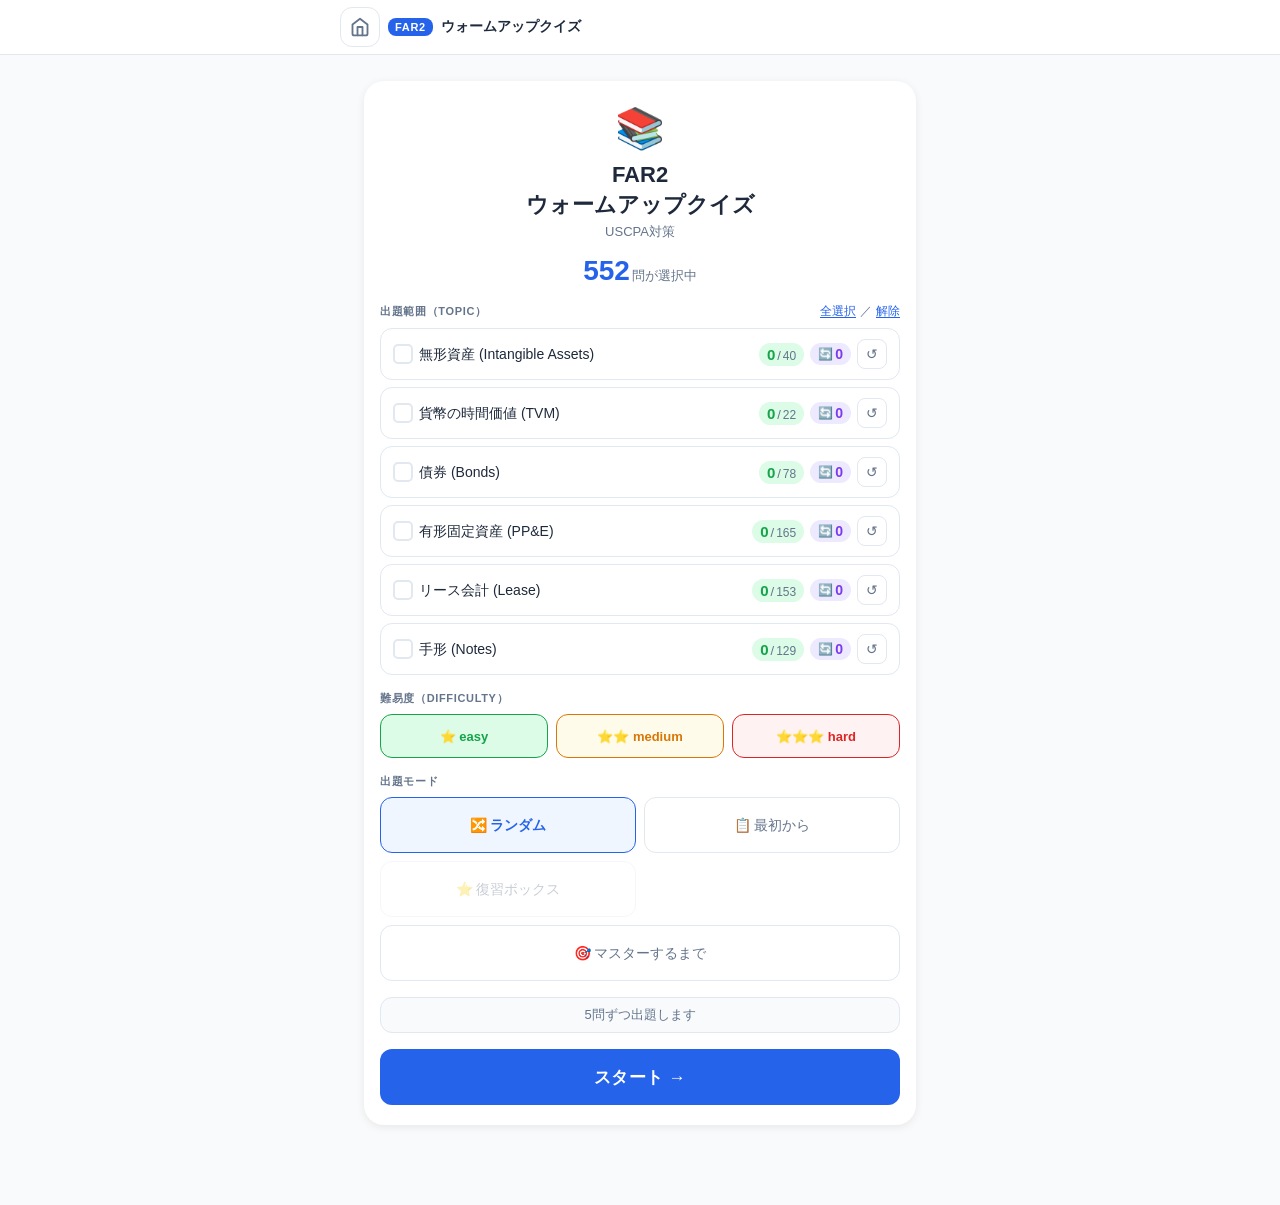
==== index.html @ 3f05488b "Add files via upload" ====
<!DOCTYPE html>
<html lang="ja">
<head>
  <meta charset="UTF-8">
  <meta name="viewport" content="width=device-width, initial-scale=1.0, maximum-scale=1.0, user-scalable=no">
  <meta name="apple-mobile-web-app-capable" content="yes">
  <title>FAR2ウォームアップクイズ</title>
  <link rel="stylesheet" href="style.css">
</head>
<body>

<!-- ヘッダー -->
<header class="header">
  <div class="header-inner">
    <div class="header-left">
      <button class="home-btn" onclick="goHome()" title="ホーム">
        <svg width="20" height="20" viewBox="0 0 24 24" fill="none" stroke="currentColor"
             stroke-width="2.2" stroke-linecap="round" stroke-linejoin="round">
          <path d="M3 9l9-7 9 7v11a2 2 0 0 1-2 2H5a2 2 0 0 1-2-2z"/>
          <polyline points="9 22 9 12 15 12 15 22"/>
        </svg>
      </button>
      <span class="brand-badge">FAR2</span>
      <span class="brand-name">ウォームアップクイズ</span>
    </div>
    <div class="header-score hidden" id="headerScore">
      <span class="score-label">正解</span>
      <span id="scoreCorrect">0</span>
      <span class="score-sep">/</span>
      <span id="scoreTotal">0</span>
    </div>
  </div>
</header>

<main class="main">

  <!-- ══ スタート画面 ══ -->
  <div class="screen" id="screenStart">
    <div class="start-card">
      <div class="start-icon">📚</div>
      <h1 class="start-title">FAR2<br>ウォームアップクイズ</h1>
      <p class="start-sub">USCPA対策</p>

      <div class="count-badge">
        <span id="selectedCount">0</span>問が選択中
      </div>

      <!-- 出題範囲 -->
      <section class="section">
        <div class="section-header">
          <span class="section-title">出題範囲（Topic）</span>
          <div class="section-actions">
            <button class="link-btn" onclick="checkAll(true)">全選択</button>
            <span class="link-sep">／</span>
            <button class="link-btn" onclick="checkAll(false)">解除</button>
          </div>
        </div>
        <div id="topicList"></div>
      </section>

      <!-- 難易度フィルタ -->
      <section class="section">
        <div class="section-title">難易度（Difficulty）</div>
        <div id="difficultyFilter" class="diff-filter"></div>
      </section>

      <!-- 出題モード -->
      <section class="section">
        <div class="section-title">出題モード</div>
        <div class="mode-grid">
          <button class="mode-btn active" data-mode="random">🔀 ランダム</button>
          <button class="mode-btn" data-mode="sequential">📋 最初から</button>
          <button class="mode-btn mode-review" data-mode="review" id="btnReview" disabled>⭐ 復習ボックス</button>
          <button class="mode-btn mode-master" data-mode="master">🎯 マスターするまで</button>
        </div>
      </section>

      <div class="fixed-count-info">5問ずつ出題します</div>

      <div class="banner banner-review hidden" id="reviewBanner">
        <span>⭐</span><span id="reviewText">復習ボックスに0問あります</span>
      </div>

      <button class="btn-start" id="btnStart" onclick="startQuiz()">スタート →</button>
    </div>
  </div>

  <!-- ══ クイズ画面 ══ -->
  <div class="screen hidden" id="screenQuiz">

    <div class="progress-area">
      <div class="progress-top">
        <span class="q-num" id="qNum">Q1</span>
        <span class="mode-tag" id="modeTag">ランダム</span>
        <span class="progress-text" id="progressText">1 / 5</span>
      </div>
      <div class="progress-bar">
        <div class="progress-fill" id="progressFill"></div>
      </div>
    </div>

    <div class="q-meta">
      <span class="tag tag-cat" id="tagCat">vocab</span>
      <span class="tag tag-topic" id="tagTopic">Topic</span>
      <span class="tag tag-diff" id="tagDiff" style="display:none"></span>
      <span class="topic-progress-badge" id="topicProgressBadge"></span>
    </div>

    <div class="q-card" id="qCard">
      <div class="q-card-top">
        <p class="q-text" id="qText">問題文</p>
        <button class="tts-btn" id="ttsBtn" onclick="speak()" title="読み上げ">
          <svg width="18" height="18" viewBox="0 0 24 24" fill="none" stroke="currentColor"
               stroke-width="2.2" stroke-linecap="round" stroke-linejoin="round">
            <polygon points="11 5 6 9 2 9 2 15 6 15 11 19 11 5"/>
            <path d="M19.07 4.93a10 10 0 0 1 0 14.14"/>
            <path d="M15.54 8.46a5 5 0 0 1 0 7.07"/>
          </svg>
        </button>
      </div>
      <label class="review-label">
        <input type="checkbox" id="reviewCb" onchange="onReviewCbChange()">
        <span>⭐ 復習ボックスに追加</span>
      </label>
    </div>

    <div class="choices" id="choices"></div>

    <button class="btn-skip hidden" id="btnSkip" onclick="skipQuestion()">スキップ →</button>

    <div class="explanation hidden" id="explanation">
      <div class="expl-header">
        <span class="result-icon" id="resultIcon">✓</span>
        <span class="result-label" id="resultLabel">正解！</span>
        <button class="tts-btn expl-tts-btn" id="explTtsBtn" onclick="speakExplanation()" title="解説を読み上げ">
          <svg width="16" height="16" viewBox="0 0 24 24" fill="none" stroke="currentColor"
               stroke-width="2.2" stroke-linecap="round" stroke-linejoin="round">
            <polygon points="11 5 6 9 2 9 2 15 6 15 11 19 11 5"/>
            <path d="M19.07 4.93a10 10 0 0 1 0 14.14"/>
            <path d="M15.54 8.46a5 5 0 0 1 0 7.07"/>
          </svg>
        </button>
      </div>
      <p class="expl-text" id="explText"></p>
      <p class="master-info hidden" id="masterInfo"></p>
      <button class="btn-next" onclick="nextQuestion()">次の問題 →</button>
    </div>

  </div>

  <!-- ══ 結果画面 ══ -->
  <div class="screen hidden" id="screenResult">
    <div class="result-card">
      <div class="result-emoji" id="resultEmoji">🎉</div>
      <h2 class="result-title" id="resultTitle">クイズ完了！</h2>
      <div class="result-score">
        <span class="result-big" id="finalCorrect">0</span>
        <span class="result-slash">/</span>
        <span class="result-denom" id="finalTotal">0</span>
      </div>
      <p class="result-pct" id="resultPct">正答率 0%</p>
      <p class="result-msg" id="resultMsg"></p>
      <div class="result-review-info hidden" id="resultReviewInfo">
        ⭐ <span id="resultReviewCount"></span>
      </div>
      <div class="result-btns" id="resultBtns"></div>
    </div>
  </div>

</main>

<script src="questions.js"></script>
<script src="app.js"></script>
</body>
</html>
---- style.css ----
/* ============================================================
   USCPA Quiz App v14 — style.css
   ============================================================ */

*, *::before, *::after { box-sizing: border-box; margin: 0; padding: 0; }

:root {
  --blue:       #2563EB;
  --blue-d:     #1D4ED8;
  --blue-l:     #EFF6FF;
  --blue-m:     #DBEAFE;
  --green:      #16A34A;
  --green-bg:   #F0FDF4;
  --green-l:    #DCFCE7;
  --red:        #DC2626;
  --red-bg:     #FEF2F2;
  --amber:      #D97706;
  --amber-bg:   #FFFBEB;
  --amber-bd:   #FCD34D;
  --purple:     #7C3AED;
  --purple-bg:  #F5F3FF;
  --purple-l:   #EDE9FE;
  --gray-bg:    #F8FAFC;
  --gray-bd:    #E2E8F0;
  --gray-text:  #64748B;
  --text:       #1E293B;
  --white:      #FFFFFF;
  --orange-bg:  #FFF7ED;
  --orange-bd:  #FED7AA;
  --orange-t:   #92400E;

  --r-sm:   8px;
  --r-md:   12px;
  --r-lg:   16px;
  --r-xl:   20px;
  --r-full: 9999px;
  --shadow:    0 2px 8px rgba(0,0,0,.08);
  --shadow-lg: 0 6px 20px rgba(0,0,0,.10);
  --font: 'Hiragino Kaku Gothic ProN','Hiragino Sans','Noto Sans JP',sans-serif;
  --tap: 56px;
}

body {
  font-family: var(--font);
  font-size: 16px;
  color: var(--text);
  background: var(--gray-bg);
  min-height: 100dvh;
  overflow-x: hidden;
  -webkit-tap-highlight-color: transparent;
}

/* ── ヘッダー ── */
.header {
  background: var(--white);
  border-bottom: 1px solid var(--gray-bd);
  position: sticky; top: 0; z-index: 100; padding: 0 12px;
}
.header-inner {
  max-width: 600px; margin: 0 auto; height: 54px;
  display: flex; align-items: center; justify-content: space-between;
}
.header-left { display: flex; align-items: center; gap: 8px; min-width: 0; }
.home-btn {
  flex-shrink: 0; width: 40px; height: 40px;
  border: 1.5px solid var(--gray-bd); border-radius: var(--r-md);
  background: var(--white); color: var(--gray-text);
  cursor: pointer; display: flex; align-items: center; justify-content: center; transition: all .15s;
}
.home-btn:active { background: var(--blue-l); border-color: var(--blue); color: var(--blue); transform: scale(.95); }
.brand-badge {
  background: var(--blue); color: #fff;
  font-size: 11px; font-weight: 700; letter-spacing: .06em;
  padding: 3px 7px; border-radius: var(--r-sm); flex-shrink: 0;
}
.brand-name { font-size: 14px; font-weight: 600; white-space: nowrap; }
.header-score {
  display: flex; align-items: baseline; gap: 2px;
  background: var(--blue-l); padding: 5px 12px;
  border-radius: var(--r-full); font-size: 14px; flex-shrink: 0;
}
.score-label { font-size: 11px; color: var(--blue); font-weight: 600; margin-right: 3px; }
.header-score span:not(.score-label):not(.score-sep) { font-weight: 700; color: var(--blue); }
.score-sep { color: var(--gray-text); margin: 0 1px; }

/* ── メイン ── */
.main { max-width: 600px; margin: 0 auto; padding: 12px 14px 80px; }
.screen { display: block; }
.screen.hidden { display: none !important; }

/* ── スタートカード ── */
.start-card {
  background: var(--white); border-radius: var(--r-xl);
  padding: 24px 16px 20px; margin-top: 10px; box-shadow: var(--shadow);
}
.start-icon { font-size: 40px; text-align: center; display: block; margin-bottom: 8px; }
.start-title { font-size: 22px; font-weight: 700; text-align: center; line-height: 1.35; margin-bottom: 4px; }
.start-sub { font-size: 13px; color: var(--gray-text); text-align: center; margin-bottom: 14px; }
.count-badge { text-align: center; margin-bottom: 16px; font-size: 13px; color: var(--gray-text); }
.count-badge span { font-size: 28px; font-weight: 700; color: var(--blue); margin-right: 2px; }

/* セクション */
.section { margin-bottom: 16px; }
.section-header {
  display: flex; align-items: center;
  justify-content: space-between; margin-bottom: 8px;
}
.section-title {
  font-size: 11px; font-weight: 700; letter-spacing: .06em; text-transform: uppercase;
  color: var(--gray-text); margin-bottom: 8px; display: block;
}
.section-header .section-title { margin-bottom: 0; }
.section-actions { display: flex; align-items: center; gap: 4px; }
.link-btn {
  background: none; border: none; color: var(--blue);
  font-size: 12px; font-family: var(--font); cursor: pointer;
  text-decoration: underline; text-underline-offset: 2px;
}
.link-sep { font-size: 12px; color: var(--gray-text); }

/* ── トピックアイテム ── */
.topic-item {
  display: flex; align-items: center; gap: 6px;
  padding: 10px 12px; border: 1.5px solid var(--gray-bd);
  border-radius: var(--r-md); background: var(--white);
  cursor: pointer; min-height: 52px; margin-bottom: 7px; transition: all .15s;
}
.topic-item:last-child { margin-bottom: 0; }
.topic-item.checked { border-color: var(--blue); background: var(--blue-l); }
.topic-item:active { transform: scale(.99); }

.topic-cb {
  appearance: none; -webkit-appearance: none;
  width: 20px; height: 20px; min-width: 20px;
  border: 2px solid var(--gray-bd); border-radius: 5px;
  background: var(--white); cursor: pointer;
  position: relative; flex-shrink: 0; transition: all .15s;
}
.topic-cb:checked { background: var(--blue); border-color: var(--blue); }
.topic-cb:checked::after {
  content: ''; position: absolute;
  top: 2px; left: 5px; width: 6px; height: 10px;
  border: 2px solid #fff; border-top: none; border-left: none; transform: rotate(45deg);
}
.topic-name { flex: 1; font-size: 14px; font-weight: 500; line-height: 1.3; min-width: 0; }
.topic-item.checked .topic-name { color: var(--blue-d); font-weight: 600; }

.topic-mastery {
  display: flex; align-items: baseline; gap: 2px; flex-shrink: 0;
  font-size: 13px; font-weight: 600; padding: 3px 8px;
  border-radius: var(--r-full); background: var(--green-l); color: var(--green); white-space: nowrap;
}
.mastery-correct { font-size: 15px; font-weight: 700; }
.mastery-sep     { color: var(--gray-text); font-weight: 400; }
.mastery-total   { font-size: 12px; color: var(--gray-text); font-weight: 400; }

.topic-laps {
  flex-shrink: 0; font-size: 12px; font-weight: 600;
  color: var(--purple); background: var(--purple-l);
  padding: 3px 8px; border-radius: var(--r-full);
  white-space: nowrap; display: flex; align-items: center; gap: 2px;
}
.laps-count { font-size: 14px; font-weight: 700; }

.btn-reset-topic {
  flex-shrink: 0; width: 30px; height: 30px;
  border: 1.5px solid var(--gray-bd); border-radius: var(--r-sm);
  background: var(--white); color: var(--gray-text);
  font-size: 14px; cursor: pointer;
  display: flex; align-items: center; justify-content: center; transition: all .15s; line-height: 1;
}
.btn-reset-topic:hover  { border-color: var(--red); color: var(--red); }
.btn-reset-topic:active { background: var(--red-bg); border-color: var(--red); color: var(--red); transform: scale(.92) rotate(-30deg); }

/* ── 難易度フィルタ ── */
.diff-filter { display: flex; gap: 8px; }
.diff-btn {
  flex: 1; min-height: 44px;
  border: 1.5px solid var(--gray-bd); border-radius: var(--r-md);
  background: var(--white); color: var(--gray-text);
  font-size: 13px; font-weight: 600; font-family: var(--font);
  cursor: pointer; transition: all .15s; text-align: center; opacity: .5;
}
.diff-btn.active { opacity: 1; }
.diff-btn:active { transform: scale(.97); }
.diff-green        { border-color: var(--green); color: var(--green); }
.diff-green.active { background: var(--green-l); }
.diff-amber        { border-color: var(--amber); color: var(--amber); }
.diff-amber.active { background: var(--amber-bg); }
.diff-red          { border-color: var(--red); color: var(--red); }
.diff-red.active   { background: var(--red-bg); }

/* クイズ画面の難易度タグ */
.tag-diff-easy   { background: var(--green-l);  color: var(--green); }
.tag-diff-medium { background: var(--amber-bg); color: var(--amber); }
.tag-diff-hard   { background: var(--red-bg);   color: var(--red);   }

/* ── モードグリッド ── */
.mode-grid { display: grid; grid-template-columns: 1fr 1fr; gap: 8px; }
.mode-btn.mode-master { grid-column: 1 / -1; }
.mode-btn {
  padding: 10px 8px; min-height: var(--tap);
  border: 1.5px solid var(--gray-bd); border-radius: var(--r-md);
  background: var(--white); color: var(--gray-text);
  font-size: 14px; font-weight: 500; font-family: var(--font);
  cursor: pointer; transition: all .15s; line-height: 1.3; text-align: center;
}
.mode-btn:active:not(:disabled) { transform: scale(.97); }
.mode-btn.active { background: var(--blue-l); border-color: var(--blue); color: var(--blue); font-weight: 600; }
.mode-btn:disabled { opacity: .35; cursor: not-allowed; }
.mode-btn.mode-review.active { background: var(--amber-bg); border-color: var(--amber); color: var(--amber); }
.mode-btn.mode-master.active { background: var(--purple-l); border-color: var(--purple); color: var(--purple); }

.fixed-count-info {
  text-align: center; font-size: 13px; color: var(--gray-text);
  background: var(--gray-bg); border: 1px solid var(--gray-bd);
  border-radius: var(--r-md); padding: 8px 12px; margin-bottom: 16px; font-weight: 500;
}

/* バナー */
.banner {
  display: flex; align-items: center; gap: 8px;
  border-radius: var(--r-md); padding: 10px 14px;
  margin-bottom: 10px; font-size: 13px; font-weight: 500;
}
.banner-review { background: var(--amber-bg); border: 1px solid var(--amber-bd); color: var(--amber); }

/* スタートボタン */
.btn-start {
  display: block; width: 100%; min-height: var(--tap);
  padding: 14px; background: var(--blue); color: #fff;
  border: none; border-radius: var(--r-md);
  font-family: var(--font); font-size: 17px; font-weight: 600;
  cursor: pointer; transition: all .15s; letter-spacing: .03em;
}
.btn-start:active   { background: var(--blue-d); transform: scale(.98); }
.btn-start:disabled { background: var(--gray-bd); color: var(--gray-text); cursor: not-allowed; }

/* ── クイズ画面 ── */
.progress-area { padding-top: 12px; margin-bottom: 10px; }
.progress-top { display: flex; align-items: center; gap: 8px; margin-bottom: 6px; }
.q-num { font-size: 18px; font-weight: 700; color: var(--blue); min-width: 36px; flex-shrink: 0; }
.mode-tag {
  font-size: 11px; font-weight: 600; padding: 3px 9px;
  border-radius: var(--r-full); background: var(--blue-m); color: var(--blue-d); flex-shrink: 0;
}
.progress-text { margin-left: auto; font-size: 13px; color: var(--gray-text); font-weight: 500; white-space: nowrap; }
.progress-bar { height: 7px; background: var(--gray-bd); border-radius: var(--r-full); overflow: hidden; }
.progress-fill {
  height: 100%; background: linear-gradient(90deg, var(--blue), #60A5FA);
  border-radius: var(--r-full); transition: width .4s ease; width: 0%;
}

.q-meta { display: flex; align-items: center; gap: 8px; margin-bottom: 8px; flex-wrap: wrap; }
.tag { font-size: 11px; font-weight: 600; padding: 3px 10px; border-radius: var(--r-full); }
.tag-cat   { background: #EDE9FE; color: #5B21B6; }
.tag-topic { background: var(--blue-l); color: var(--blue-d); }
.topic-progress-badge {
  margin-left: auto; font-size: 12px; font-weight: 600;
  color: var(--green); background: var(--green-l);
  padding: 3px 10px; border-radius: var(--r-full); white-space: nowrap; flex-shrink: 0;
}

.q-card {
  background: var(--white); border: 1px solid var(--gray-bd);
  border-radius: var(--r-lg); padding: 16px 14px 12px;
  margin-bottom: 10px; box-shadow: var(--shadow);
}
.q-card-top { display: flex; align-items: flex-start; gap: 12px; margin-bottom: 12px; }
.q-text { flex: 1; font-size: 18px; font-weight: 600; line-height: 1.6; word-break: break-word; }

.tts-btn {
  flex-shrink: 0; width: 40px; height: 40px;
  border: 1.5px solid var(--gray-bd); border-radius: var(--r-sm);
  background: var(--white); color: var(--gray-text);
  cursor: pointer; display: flex; align-items: center; justify-content: center; transition: all .15s;
}
.tts-btn:active   { background: var(--blue-l); border-color: var(--blue); color: var(--blue); }
.tts-btn.speaking { background: var(--blue-l); border-color: var(--blue); color: var(--blue); animation: pulse 1s ease infinite; }
@keyframes pulse { 0%,100%{opacity:1} 50%{opacity:.5} }

/* 解説読み上げボタン */
.expl-tts-btn {
  margin-left: auto;
  width: 32px; height: 32px;
  flex-shrink: 0;
}

.review-label {
  display: flex; align-items: center; gap: 8px; cursor: pointer; padding-top: 10px;
  border-top: 1px solid var(--gray-bd);
  font-size: 14px; color: var(--gray-text); font-weight: 500; user-select: none;
}
.review-label input[type="checkbox"] {
  appearance: none; -webkit-appearance: none;
  width: 20px; height: 20px; min-width: 20px;
  border: 2px solid var(--gray-bd); border-radius: 5px;
  background: var(--white); cursor: pointer;
  position: relative; flex-shrink: 0; transition: all .15s;
}
.review-label input:checked { background: var(--amber); border-color: var(--amber); }
.review-label input:checked::after {
  content: ''; position: absolute;
  top: 2px; left: 5px; width: 6px; height: 10px;
  border: 2px solid #fff; border-top: none; border-left: none; transform: rotate(45deg);
}
.review-label:has(input:checked) { color: var(--amber); font-weight: 600; }

.choices { display: flex; flex-direction: column; gap: 9px; margin-bottom: 10px; }
.choice-btn {
  display: flex; align-items: center; gap: 12px;
  width: 100%; min-height: var(--tap); padding: 13px 14px;
  background: var(--white); border: 1.5px solid var(--gray-bd);
  border-radius: var(--r-md); cursor: pointer;
  font-family: var(--font); font-size: 16px; color: var(--text);
  text-align: left; line-height: 1.5; box-shadow: var(--shadow); transition: all .15s;
}
.choice-btn:active:not(:disabled) { transform: scale(.99); }
.choice-btn:hover:not(:disabled)  { border-color: var(--blue); background: var(--blue-l); }
.choice-label {
  flex-shrink: 0; width: 28px; height: 28px; border-radius: 50%;
  background: var(--gray-bg); border: 1.5px solid var(--gray-bd);
  display: flex; align-items: center; justify-content: center;
  font-size: 12px; font-weight: 700; color: var(--gray-text); transition: all .15s;
}
.choice-text { flex: 1; }
.choice-btn.correct { background: var(--green-bg); border-color: var(--green); color: var(--green); }
.choice-btn.correct .choice-label { background: var(--green); border-color: var(--green); color: #fff; }
.choice-btn.wrong   { background: var(--red-bg); border-color: var(--red); color: var(--red); opacity: .75; }
.choice-btn.wrong   .choice-label { background: var(--red); border-color: var(--red); color: #fff; }
.choice-btn:disabled { cursor: default; pointer-events: none; }

.btn-skip {
  display: block; width: 100%; min-height: 46px; padding: 10px;
  background: var(--white); border: 1.5px dashed var(--gray-bd);
  border-radius: var(--r-md); font-family: var(--font);
  font-size: 14px; color: var(--gray-text); cursor: pointer; margin-bottom: 10px; transition: all .15s;
}
.btn-skip:active { background: var(--gray-bg); transform: scale(.98); }
.btn-skip:hover  { border-color: var(--amber); color: var(--amber); }

.explanation {
  background: var(--white); border: 1px solid var(--gray-bd);
  border-radius: var(--r-lg); padding: 16px 14px;
  box-shadow: var(--shadow); animation: slideUp .22s ease;
}
@keyframes slideUp { from{opacity:0;transform:translateY(10px)} to{opacity:1;transform:translateY(0)} }
.expl-header { display: flex; align-items: center; gap: 10px; margin-bottom: 10px; }
.result-icon {
  width: 30px; height: 30px; border-radius: 50%;
  display: flex; align-items: center; justify-content: center;
  font-size: 15px; font-weight: 700; flex-shrink: 0;
}
.correct-icon { background: var(--green-bg); color: var(--green); }
.wrong-icon   { background: var(--red-bg);   color: var(--red);   }
.result-label { font-size: 16px; font-weight: 700; }
.correct-label { color: var(--green); }
.wrong-label   { color: var(--red);   }
.expl-text {
  font-size: 14px; color: var(--gray-text); line-height: 1.7;
  padding: 10px 12px; background: var(--gray-bg);
  border-radius: var(--r-sm); border-left: 3px solid var(--blue); margin-bottom: 10px;
}
.master-info {
  font-size: 13px; font-weight: 600; color: var(--purple);
  background: var(--purple-bg); padding: 8px 12px;
  border-radius: var(--r-sm); margin-bottom: 10px; text-align: center;
}
.btn-next {
  display: block; width: 100%; min-height: var(--tap); padding: 14px;
  background: var(--blue); color: #fff; border: none;
  border-radius: var(--r-md); font-family: var(--font);
  font-size: 16px; font-weight: 600; cursor: pointer; transition: all .15s;
}
.btn-next:active { background: var(--blue-d); transform: scale(.98); }

/* ── 結果画面 ── */
.result-card {
  background: var(--white); border-radius: var(--r-xl);
  padding: 36px 18px 24px; margin-top: 12px; text-align: center; box-shadow: var(--shadow-lg);
}
.result-emoji { font-size: 56px; display: block; margin-bottom: 10px; }
.result-title { font-size: 20px; font-weight: 700; margin-bottom: 16px; }
.result-score { display: flex; align-items: baseline; justify-content: center; gap: 6px; margin-bottom: 6px; }
.result-big   { font-size: 64px; font-weight: 700; color: var(--blue); line-height: 1; }
.result-slash { font-size: 32px; color: var(--gray-text); }
.result-denom { font-size: 32px; color: var(--gray-text); font-weight: 500; }
.result-pct   { font-size: 17px; color: var(--gray-text); margin-bottom: 6px; }
.result-msg {
  font-size: 14px; color: var(--gray-text); padding: 12px;
  background: var(--gray-bg); border-radius: var(--r-md); margin-bottom: 12px;
}
.result-review-info {
  display: flex; align-items: center; justify-content: center; gap: 6px;
  padding: 10px; background: var(--amber-bg); border: 1px solid var(--amber-bd);
  border-radius: var(--r-md); font-size: 14px; font-weight: 600;
  color: var(--amber); margin-bottom: 16px;
}
.result-btns { display: flex; flex-direction: column; gap: 10px; }
.btn-primary, .btn-secondary {
  width: 100%; min-height: var(--tap); padding: 13px 16px;
  border-radius: var(--r-md); font-family: var(--font);
  font-size: 16px; font-weight: 600; cursor: pointer; transition: all .15s;
}
.btn-primary  { background: var(--blue); color: #fff; border: none; }
.btn-primary:active  { background: var(--blue-d); transform: scale(.98); }
.btn-secondary { background: var(--white); color: var(--blue); border: 1.5px solid var(--blue); }
.btn-secondary:active { background: var(--blue-l); transform: scale(.98); }

/* アニメーション */
.q-card.slide-in { animation: slideIn .2s ease; }
@keyframes slideIn { from{opacity:0;transform:translateX(12px)} to{opacity:1;transform:translateX(0)} }
.hidden { display: none !important; }

/* PC */
@media (min-width: 600px) {
  .main { padding: 16px 24px 80px; }
  .result-btns { flex-direction: row; justify-content: center; }
  .btn-primary, .btn-secondary { width: auto; min-width: 150px; flex: 0 1 auto; }
}
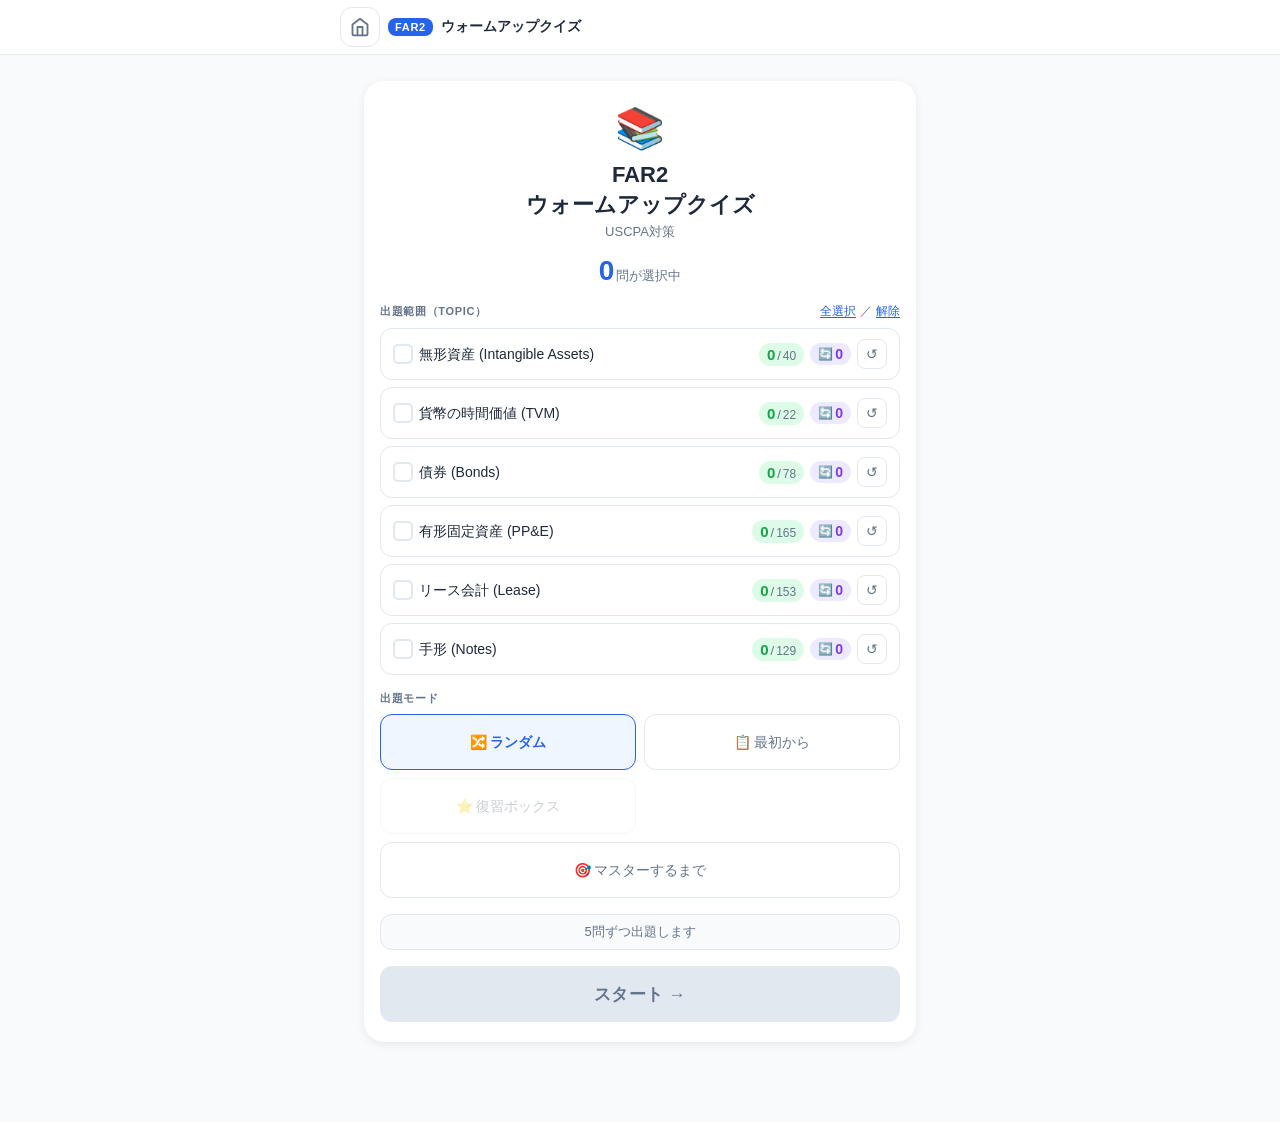
==== commit c328f5f4: "Add files via upload" ====
--- a/index.html
+++ b/index.html
@@ -9,7 +9,6 @@
 </head>
 <body>
 
-<!-- ヘッダー -->
 <header class="header">
   <div class="header-inner">
     <div class="header-left">
@@ -34,7 +33,7 @@
 
 <main class="main">
 
-  <!-- ══ スタート画面 ══ -->
+  <!-- スタート画面 -->
   <div class="screen" id="screenStart">
     <div class="start-card">
       <div class="start-icon">📚</div>
@@ -45,7 +44,6 @@
         <span id="selectedCount">0</span>問が選択中
       </div>
 
-      <!-- 出題範囲 -->
       <section class="section">
         <div class="section-header">
           <span class="section-title">出題範囲（Topic）</span>
@@ -58,13 +56,6 @@
         <div id="topicList"></div>
       </section>
 
-      <!-- 難易度フィルタ -->
-      <section class="section">
-        <div class="section-title">難易度（Difficulty）</div>
-        <div id="difficultyFilter" class="diff-filter"></div>
-      </section>
-
-      <!-- 出題モード -->
       <section class="section">
         <div class="section-title">出題モード</div>
         <div class="mode-grid">
@@ -85,7 +76,7 @@
     </div>
   </div>
 
-  <!-- ══ クイズ画面 ══ -->
+  <!-- クイズ画面 -->
   <div class="screen hidden" id="screenQuiz">
 
     <div class="progress-area">
@@ -102,7 +93,6 @@
     <div class="q-meta">
       <span class="tag tag-cat" id="tagCat">vocab</span>
       <span class="tag tag-topic" id="tagTopic">Topic</span>
-      <span class="tag tag-diff" id="tagDiff" style="display:none"></span>
       <span class="topic-progress-badge" id="topicProgressBadge"></span>
     </div>
 
@@ -148,7 +138,7 @@
 
   </div>
 
-  <!-- ══ 結果画面 ══ -->
+  <!-- 結果画面 -->
   <div class="screen hidden" id="screenResult">
     <div class="result-card">
       <div class="result-emoji" id="resultEmoji">🎉</div>
--- a/style.css
+++ b/style.css
@@ -1,33 +1,28 @@
-/* ============================================================
-   USCPA Quiz App v14 — style.css
-   ============================================================ */
+/* USCPA Quiz App v16 — style.css */
 
 *, *::before, *::after { box-sizing: border-box; margin: 0; padding: 0; }
 
 :root {
-  --blue:       #2563EB;
-  --blue-d:     #1D4ED8;
-  --blue-l:     #EFF6FF;
-  --blue-m:     #DBEAFE;
-  --green:      #16A34A;
-  --green-bg:   #F0FDF4;
-  --green-l:    #DCFCE7;
-  --red:        #DC2626;
-  --red-bg:     #FEF2F2;
-  --amber:      #D97706;
-  --amber-bg:   #FFFBEB;
-  --amber-bd:   #FCD34D;
-  --purple:     #7C3AED;
-  --purple-bg:  #F5F3FF;
-  --purple-l:   #EDE9FE;
-  --gray-bg:    #F8FAFC;
-  --gray-bd:    #E2E8F0;
-  --gray-text:  #64748B;
-  --text:       #1E293B;
-  --white:      #FFFFFF;
-  --orange-bg:  #FFF7ED;
-  --orange-bd:  #FED7AA;
-  --orange-t:   #92400E;
+  --blue:      #2563EB;
+  --blue-d:    #1D4ED8;
+  --blue-l:    #EFF6FF;
+  --blue-m:    #DBEAFE;
+  --green:     #16A34A;
+  --green-bg:  #F0FDF4;
+  --green-l:   #DCFCE7;
+  --red:       #DC2626;
+  --red-bg:    #FEF2F2;
+  --amber:     #D97706;
+  --amber-bg:  #FFFBEB;
+  --amber-bd:  #FCD34D;
+  --purple:    #7C3AED;
+  --purple-bg: #F5F3FF;
+  --purple-l:  #EDE9FE;
+  --gray-bg:   #F8FAFC;
+  --gray-bd:   #E2E8F0;
+  --gray-text: #64748B;
+  --text:      #1E293B;
+  --white:     #FFFFFF;
 
   --r-sm:   8px;
   --r-md:   12px;
@@ -50,16 +45,9 @@
   -webkit-tap-highlight-color: transparent;
 }
 
-/* ── ヘッダー ── */
-.header {
-  background: var(--white);
-  border-bottom: 1px solid var(--gray-bd);
-  position: sticky; top: 0; z-index: 100; padding: 0 12px;
-}
-.header-inner {
-  max-width: 600px; margin: 0 auto; height: 54px;
-  display: flex; align-items: center; justify-content: space-between;
-}
+/* ヘッダー */
+.header { background: var(--white); border-bottom: 1px solid var(--gray-bd); position: sticky; top: 0; z-index: 100; padding: 0 12px; }
+.header-inner { max-width: 600px; margin: 0 auto; height: 54px; display: flex; align-items: center; justify-content: space-between; }
 .header-left { display: flex; align-items: center; gap: 8px; min-width: 0; }
 .home-btn {
   flex-shrink: 0; width: 40px; height: 40px;
@@ -68,57 +56,36 @@
   cursor: pointer; display: flex; align-items: center; justify-content: center; transition: all .15s;
 }
 .home-btn:active { background: var(--blue-l); border-color: var(--blue); color: var(--blue); transform: scale(.95); }
-.brand-badge {
-  background: var(--blue); color: #fff;
-  font-size: 11px; font-weight: 700; letter-spacing: .06em;
-  padding: 3px 7px; border-radius: var(--r-sm); flex-shrink: 0;
-}
-.brand-name { font-size: 14px; font-weight: 600; white-space: nowrap; }
-.header-score {
-  display: flex; align-items: baseline; gap: 2px;
-  background: var(--blue-l); padding: 5px 12px;
-  border-radius: var(--r-full); font-size: 14px; flex-shrink: 0;
-}
+.brand-badge { background: var(--blue); color: #fff; font-size: 11px; font-weight: 700; letter-spacing: .06em; padding: 3px 7px; border-radius: var(--r-sm); flex-shrink: 0; }
+.brand-name  { font-size: 14px; font-weight: 600; white-space: nowrap; }
+.header-score { display: flex; align-items: baseline; gap: 2px; background: var(--blue-l); padding: 5px 12px; border-radius: var(--r-full); font-size: 14px; flex-shrink: 0; }
 .score-label { font-size: 11px; color: var(--blue); font-weight: 600; margin-right: 3px; }
 .header-score span:not(.score-label):not(.score-sep) { font-weight: 700; color: var(--blue); }
 .score-sep { color: var(--gray-text); margin: 0 1px; }
 
-/* ── メイン ── */
+/* メイン */
 .main { max-width: 600px; margin: 0 auto; padding: 12px 14px 80px; }
 .screen { display: block; }
 .screen.hidden { display: none !important; }
 
-/* ── スタートカード ── */
-.start-card {
-  background: var(--white); border-radius: var(--r-xl);
-  padding: 24px 16px 20px; margin-top: 10px; box-shadow: var(--shadow);
-}
-.start-icon { font-size: 40px; text-align: center; display: block; margin-bottom: 8px; }
+/* スタートカード */
+.start-card { background: var(--white); border-radius: var(--r-xl); padding: 24px 16px 20px; margin-top: 10px; box-shadow: var(--shadow); }
+.start-icon  { font-size: 40px; text-align: center; display: block; margin-bottom: 8px; }
 .start-title { font-size: 22px; font-weight: 700; text-align: center; line-height: 1.35; margin-bottom: 4px; }
-.start-sub { font-size: 13px; color: var(--gray-text); text-align: center; margin-bottom: 14px; }
+.start-sub   { font-size: 13px; color: var(--gray-text); text-align: center; margin-bottom: 14px; }
 .count-badge { text-align: center; margin-bottom: 16px; font-size: 13px; color: var(--gray-text); }
 .count-badge span { font-size: 28px; font-weight: 700; color: var(--blue); margin-right: 2px; }
 
 /* セクション */
 .section { margin-bottom: 16px; }
-.section-header {
-  display: flex; align-items: center;
-  justify-content: space-between; margin-bottom: 8px;
-}
-.section-title {
-  font-size: 11px; font-weight: 700; letter-spacing: .06em; text-transform: uppercase;
-  color: var(--gray-text); margin-bottom: 8px; display: block;
-}
+.section-header { display: flex; align-items: center; justify-content: space-between; margin-bottom: 8px; }
+.section-title { font-size: 11px; font-weight: 700; letter-spacing: .06em; text-transform: uppercase; color: var(--gray-text); margin-bottom: 8px; display: block; }
 .section-header .section-title { margin-bottom: 0; }
 .section-actions { display: flex; align-items: center; gap: 4px; }
-.link-btn {
-  background: none; border: none; color: var(--blue);
-  font-size: 12px; font-family: var(--font); cursor: pointer;
-  text-decoration: underline; text-underline-offset: 2px;
-}
-.link-sep { font-size: 12px; color: var(--gray-text); }
-
-/* ── トピックアイテム ── */
+.link-btn { background: none; border: none; color: var(--blue); font-size: 12px; font-family: var(--font); cursor: pointer; text-decoration: underline; text-underline-offset: 2px; }
+.link-sep  { font-size: 12px; color: var(--gray-text); }
+
+/* トピックアイテム */
 .topic-item {
   display: flex; align-items: center; gap: 6px;
   padding: 10px 12px; border: 1.5px solid var(--gray-bd);
@@ -127,7 +94,7 @@
 }
 .topic-item:last-child { margin-bottom: 0; }
 .topic-item.checked { border-color: var(--blue); background: var(--blue-l); }
-.topic-item:active { transform: scale(.99); }
+.topic-item:active  { transform: scale(.99); }
 
 .topic-cb {
   appearance: none; -webkit-appearance: none;
@@ -167,35 +134,12 @@
   border: 1.5px solid var(--gray-bd); border-radius: var(--r-sm);
   background: var(--white); color: var(--gray-text);
   font-size: 14px; cursor: pointer;
-  display: flex; align-items: center; justify-content: center; transition: all .15s; line-height: 1;
+  display: flex; align-items: center; justify-content: center; transition: all .15s;
 }
 .btn-reset-topic:hover  { border-color: var(--red); color: var(--red); }
 .btn-reset-topic:active { background: var(--red-bg); border-color: var(--red); color: var(--red); transform: scale(.92) rotate(-30deg); }
 
-/* ── 難易度フィルタ ── */
-.diff-filter { display: flex; gap: 8px; }
-.diff-btn {
-  flex: 1; min-height: 44px;
-  border: 1.5px solid var(--gray-bd); border-radius: var(--r-md);
-  background: var(--white); color: var(--gray-text);
-  font-size: 13px; font-weight: 600; font-family: var(--font);
-  cursor: pointer; transition: all .15s; text-align: center; opacity: .5;
-}
-.diff-btn.active { opacity: 1; }
-.diff-btn:active { transform: scale(.97); }
-.diff-green        { border-color: var(--green); color: var(--green); }
-.diff-green.active { background: var(--green-l); }
-.diff-amber        { border-color: var(--amber); color: var(--amber); }
-.diff-amber.active { background: var(--amber-bg); }
-.diff-red          { border-color: var(--red); color: var(--red); }
-.diff-red.active   { background: var(--red-bg); }
-
-/* クイズ画面の難易度タグ */
-.tag-diff-easy   { background: var(--green-l);  color: var(--green); }
-.tag-diff-medium { background: var(--amber-bg); color: var(--amber); }
-.tag-diff-hard   { background: var(--red-bg);   color: var(--red);   }
-
-/* ── モードグリッド ── */
+/* モードグリッド */
 .mode-grid { display: grid; grid-template-columns: 1fr 1fr; gap: 8px; }
 .mode-btn.mode-master { grid-column: 1 / -1; }
 .mode-btn {
@@ -206,7 +150,7 @@
   cursor: pointer; transition: all .15s; line-height: 1.3; text-align: center;
 }
 .mode-btn:active:not(:disabled) { transform: scale(.97); }
-.mode-btn.active { background: var(--blue-l); border-color: var(--blue); color: var(--blue); font-weight: 600; }
+.mode-btn.active  { background: var(--blue-l); border-color: var(--blue); color: var(--blue); font-weight: 600; }
 .mode-btn:disabled { opacity: .35; cursor: not-allowed; }
 .mode-btn.mode-review.active { background: var(--amber-bg); border-color: var(--amber); color: var(--amber); }
 .mode-btn.mode-master.active { background: var(--purple-l); border-color: var(--purple); color: var(--purple); }
@@ -218,11 +162,7 @@
 }
 
 /* バナー */
-.banner {
-  display: flex; align-items: center; gap: 8px;
-  border-radius: var(--r-md); padding: 10px 14px;
-  margin-bottom: 10px; font-size: 13px; font-weight: 500;
-}
+.banner { display: flex; align-items: center; gap: 8px; border-radius: var(--r-md); padding: 10px 14px; margin-bottom: 10px; font-size: 13px; font-weight: 500; }
 .banner-review { background: var(--amber-bg); border: 1px solid var(--amber-bd); color: var(--amber); }
 
 /* スタートボタン */
@@ -236,20 +176,14 @@
 .btn-start:active   { background: var(--blue-d); transform: scale(.98); }
 .btn-start:disabled { background: var(--gray-bd); color: var(--gray-text); cursor: not-allowed; }
 
-/* ── クイズ画面 ── */
+/* クイズ画面 */
 .progress-area { padding-top: 12px; margin-bottom: 10px; }
-.progress-top { display: flex; align-items: center; gap: 8px; margin-bottom: 6px; }
+.progress-top  { display: flex; align-items: center; gap: 8px; margin-bottom: 6px; }
 .q-num { font-size: 18px; font-weight: 700; color: var(--blue); min-width: 36px; flex-shrink: 0; }
-.mode-tag {
-  font-size: 11px; font-weight: 600; padding: 3px 9px;
-  border-radius: var(--r-full); background: var(--blue-m); color: var(--blue-d); flex-shrink: 0;
-}
+.mode-tag { font-size: 11px; font-weight: 600; padding: 3px 9px; border-radius: var(--r-full); background: var(--blue-m); color: var(--blue-d); flex-shrink: 0; }
 .progress-text { margin-left: auto; font-size: 13px; color: var(--gray-text); font-weight: 500; white-space: nowrap; }
-.progress-bar { height: 7px; background: var(--gray-bd); border-radius: var(--r-full); overflow: hidden; }
-.progress-fill {
-  height: 100%; background: linear-gradient(90deg, var(--blue), #60A5FA);
-  border-radius: var(--r-full); transition: width .4s ease; width: 0%;
-}
+.progress-bar  { height: 7px; background: var(--gray-bd); border-radius: var(--r-full); overflow: hidden; }
+.progress-fill { height: 100%; background: linear-gradient(90deg, var(--blue), #60A5FA); border-radius: var(--r-full); transition: width .4s ease; width: 0%; }
 
 .q-meta { display: flex; align-items: center; gap: 8px; margin-bottom: 8px; flex-wrap: wrap; }
 .tag { font-size: 11px; font-weight: 600; padding: 3px 10px; border-radius: var(--r-full); }
@@ -261,11 +195,7 @@
   padding: 3px 10px; border-radius: var(--r-full); white-space: nowrap; flex-shrink: 0;
 }
 
-.q-card {
-  background: var(--white); border: 1px solid var(--gray-bd);
-  border-radius: var(--r-lg); padding: 16px 14px 12px;
-  margin-bottom: 10px; box-shadow: var(--shadow);
-}
+.q-card { background: var(--white); border: 1px solid var(--gray-bd); border-radius: var(--r-lg); padding: 16px 14px 12px; margin-bottom: 10px; box-shadow: var(--shadow); }
 .q-card-top { display: flex; align-items: flex-start; gap: 12px; margin-bottom: 12px; }
 .q-text { flex: 1; font-size: 18px; font-weight: 600; line-height: 1.6; word-break: break-word; }
 
@@ -279,29 +209,21 @@
 .tts-btn.speaking { background: var(--blue-l); border-color: var(--blue); color: var(--blue); animation: pulse 1s ease infinite; }
 @keyframes pulse { 0%,100%{opacity:1} 50%{opacity:.5} }
 
-/* 解説読み上げボタン */
-.expl-tts-btn {
-  margin-left: auto;
-  width: 32px; height: 32px;
-  flex-shrink: 0;
-}
+.expl-tts-btn { margin-left: auto; width: 32px; height: 32px; flex-shrink: 0; }
 
 .review-label {
   display: flex; align-items: center; gap: 8px; cursor: pointer; padding-top: 10px;
-  border-top: 1px solid var(--gray-bd);
-  font-size: 14px; color: var(--gray-text); font-weight: 500; user-select: none;
+  border-top: 1px solid var(--gray-bd); font-size: 14px; color: var(--gray-text); font-weight: 500; user-select: none;
 }
 .review-label input[type="checkbox"] {
   appearance: none; -webkit-appearance: none;
   width: 20px; height: 20px; min-width: 20px;
   border: 2px solid var(--gray-bd); border-radius: 5px;
-  background: var(--white); cursor: pointer;
-  position: relative; flex-shrink: 0; transition: all .15s;
+  background: var(--white); cursor: pointer; position: relative; flex-shrink: 0; transition: all .15s;
 }
 .review-label input:checked { background: var(--amber); border-color: var(--amber); }
 .review-label input:checked::after {
-  content: ''; position: absolute;
-  top: 2px; left: 5px; width: 6px; height: 10px;
+  content: ''; position: absolute; top: 2px; left: 5px; width: 6px; height: 10px;
   border: 2px solid #fff; border-top: none; border-left: none; transform: rotate(45deg);
 }
 .review-label:has(input:checked) { color: var(--amber); font-weight: 600; }
@@ -346,11 +268,7 @@
 }
 @keyframes slideUp { from{opacity:0;transform:translateY(10px)} to{opacity:1;transform:translateY(0)} }
 .expl-header { display: flex; align-items: center; gap: 10px; margin-bottom: 10px; }
-.result-icon {
-  width: 30px; height: 30px; border-radius: 50%;
-  display: flex; align-items: center; justify-content: center;
-  font-size: 15px; font-weight: 700; flex-shrink: 0;
-}
+.result-icon { width: 30px; height: 30px; border-radius: 50%; display: flex; align-items: center; justify-content: center; font-size: 15px; font-weight: 700; flex-shrink: 0; }
 .correct-icon { background: var(--green-bg); color: var(--green); }
 .wrong-icon   { background: var(--red-bg);   color: var(--red);   }
 .result-label { font-size: 16px; font-weight: 700; }
@@ -374,11 +292,8 @@
 }
 .btn-next:active { background: var(--blue-d); transform: scale(.98); }
 
-/* ── 結果画面 ── */
-.result-card {
-  background: var(--white); border-radius: var(--r-xl);
-  padding: 36px 18px 24px; margin-top: 12px; text-align: center; box-shadow: var(--shadow-lg);
-}
+/* 結果画面 */
+.result-card { background: var(--white); border-radius: var(--r-xl); padding: 36px 18px 24px; margin-top: 12px; text-align: center; box-shadow: var(--shadow-lg); }
 .result-emoji { font-size: 56px; display: block; margin-bottom: 10px; }
 .result-title { font-size: 20px; font-weight: 700; margin-bottom: 16px; }
 .result-score { display: flex; align-items: baseline; justify-content: center; gap: 6px; margin-bottom: 6px; }
@@ -403,16 +318,14 @@
   font-size: 16px; font-weight: 600; cursor: pointer; transition: all .15s;
 }
 .btn-primary  { background: var(--blue); color: #fff; border: none; }
-.btn-primary:active  { background: var(--blue-d); transform: scale(.98); }
+.btn-primary:active   { background: var(--blue-d); transform: scale(.98); }
 .btn-secondary { background: var(--white); color: var(--blue); border: 1.5px solid var(--blue); }
 .btn-secondary:active { background: var(--blue-l); transform: scale(.98); }
 
-/* アニメーション */
 .q-card.slide-in { animation: slideIn .2s ease; }
 @keyframes slideIn { from{opacity:0;transform:translateX(12px)} to{opacity:1;transform:translateX(0)} }
 .hidden { display: none !important; }
 
-/* PC */
 @media (min-width: 600px) {
   .main { padding: 16px 24px 80px; }
   .result-btns { flex-direction: row; justify-content: center; }
